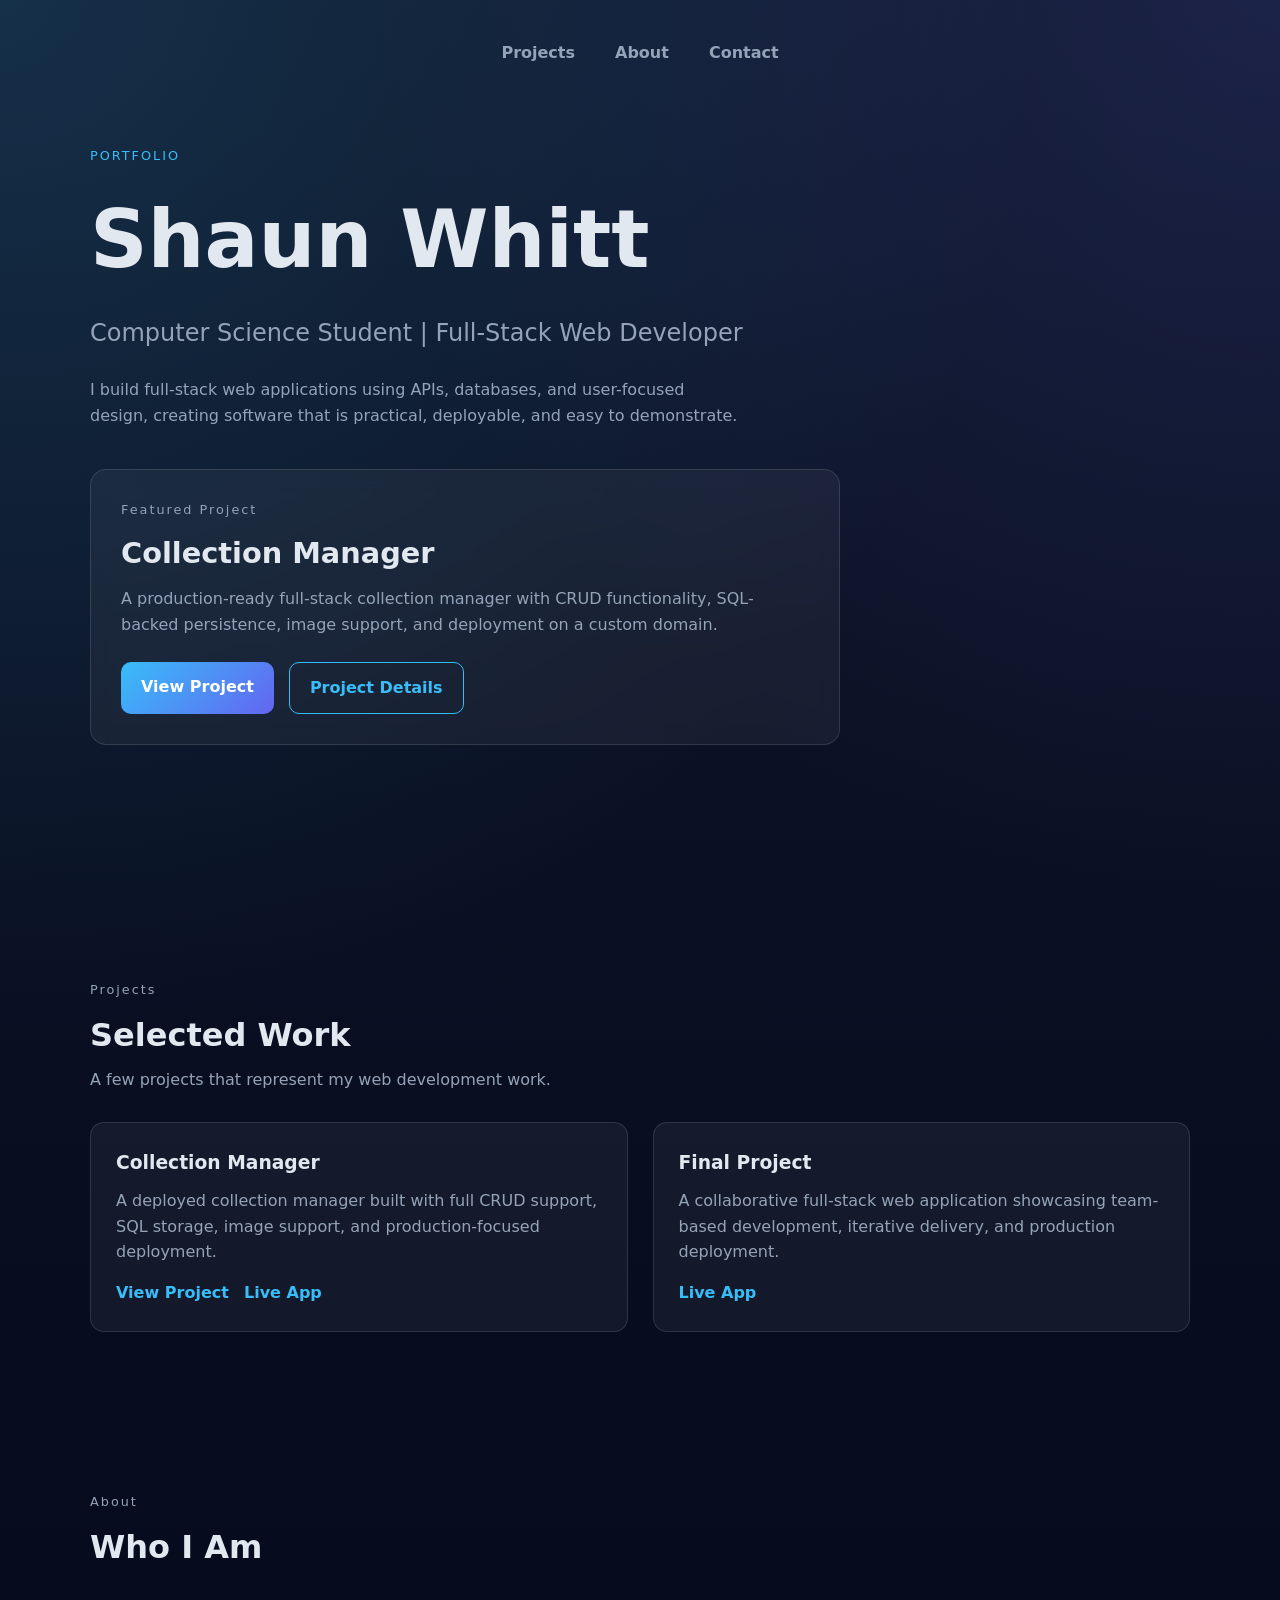
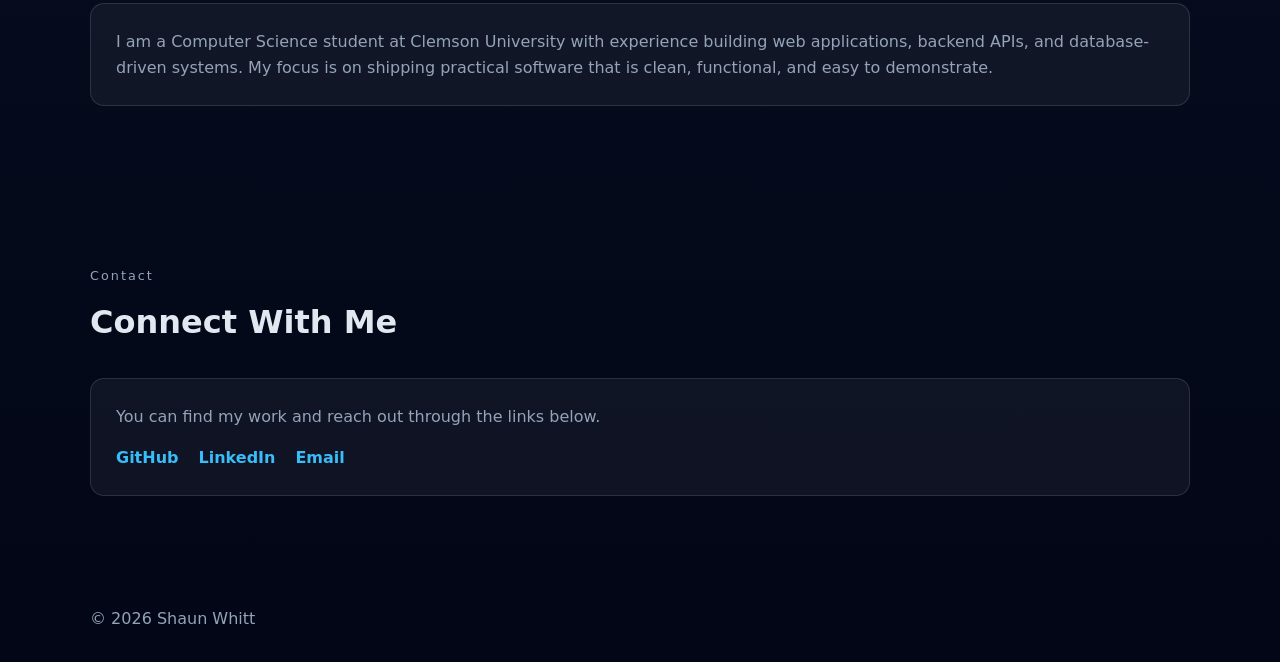
==== index.html @ f7b4371d "Update index.html" ====
<!DOCTYPE html>
<html lang="en">
<head>
  <meta charset="UTF-8">
  <meta name="viewport" content="width=device-width, initial-scale=1.0">
  <title>Shaun Whitt | Portfolio</title>
  <link rel="stylesheet" href="style.css">
</head>

<body>
  <header class="hero">
    <nav class="nav">
      <div class="nav-links">
        <a href="#projects">Projects</a>
        <a href="#about">About</a>
        <a href="#contact">Contact</a>
      </div>
    </nav>

    <section class="hero-content">
      <p class="eyebrow">PORTFOLIO</p>

      <h1>Shaun Whitt</h1>

      <h2>Computer Science Student | Full-Stack Web Developer</h2>

      <p class="intro">
        I build full-stack web applications using APIs, databases, and user-focused design,
        creating software that is practical, deployable, and easy to demonstrate.
      </p>

      <div class="featured-card">
        <p class="section-label">Featured Project</p>

        <h3>Collection Manager</h3>

        <p>
          A production-ready full-stack collection manager with CRUD functionality,
          SQL-backed persistence, image support, and deployment on a custom domain.
        </p>

        <div class="buttons">
          <a class="button primary" href="collection.html">View Project</a>
          <a class="button secondary" href="collection.html">Project Details</a>
        </div>
      </div>
    </section>
  </header>

  <main>
    <section id="projects" class="projects">
      <div class="section-heading">
        <p class="section-label">Projects</p>
        <h2>Selected Work</h2>
        <p>A few projects that represent my web development work.</p>
      </div>

      <div class="project-grid">
        <article class="project-card">
          <h3>Collection Manager</h3>

          <p>
            A deployed collection manager built with full CRUD support, SQL storage,
            image support, and production-focused deployment.
          </p>

          <div class="card-links">
            <a href="collection.html">View Project</a>
            <a href="https://shaunsoloproject3.netlify.app/" target="_blank">Live App</a>
          </div>
        </article>

        <article class="project-card">
          <h3>Final Project</h3>

          <p>
            A collaborative full-stack web application showcasing team-based development,
            iterative delivery, and production deployment.
          </p>

          <div class="card-links">
            <a href="https://final-project-7xwd.onrender.com/" target="_blank">Live App</a>
          </div>
        </article>
      </div>
    </section>

    <section id="about" class="about">
      <div class="section-heading">
        <p class="section-label">About</p>
        <h2>Who I Am</h2>
      </div>

      <div class="about-card">
        <p>
          I am a Computer Science student at Clemson University with experience building
          web applications, backend APIs, and database-driven systems. My focus is on
          shipping practical software that is clean, functional, and easy to demonstrate.
        </p>
      </div>
    </section>

    <section id="contact" class="contact">
      <div class="section-heading">
        <p class="section-label">Contact</p>
        <h2>Connect With Me</h2>
      </div>

      <div class="contact-card">
        <p>
          You can find my work and reach out through the links below.
        </p>

        <div class="contact-links">
          <a href="https://github.com/YOUR_GITHUB_USERNAME" target="_blank">GitHub</a>
          <a href="https://linkedin.com/in/YOUR_LINKEDIN_USERNAME" target="_blank">LinkedIn</a>
          <a href="mailto:YOUR_EMAIL@example.com">Email</a>
        </div>
      </div>
    </section>
  </main>

  <footer>
    <p>© 2026 Shaun Whitt</p>
  </footer>
</body>
</html>
---- style.css ----
* {
  box-sizing: border-box;
  margin: 0;
  padding: 0;
}

:root {
  --bg: #0f172a;
  --bg2: #020617;
  --text: #e2e8f0;
  --muted: #94a3b8;
  --accent: #38bdf8;
  --accent2: #6366f1;
  --panel: rgba(255,255,255,0.05);
  --border: rgba(255,255,255,0.12);
}

body {
  font-family: system-ui, -apple-system, sans-serif;
  color: var(--text);

  background:
    radial-gradient(circle at top left, rgba(56,189,248,0.15), transparent 40%),
    radial-gradient(circle at top right, rgba(99,102,241,0.15), transparent 35%),
    linear-gradient(180deg, var(--bg), var(--bg2));

  line-height: 1.6;
}

a {
  text-decoration: none;
  color: inherit;
}

.hero,
.projects,
.about,
.contact {
  width: min(1100px,90%);
  margin: auto;
}

.hero {
  min-height: 100vh;
  padding: 40px 0;
  display: flex;
  flex-direction: column;
}

.nav {
  display: flex;
  justify-content: center;
  align-items: center;
  margin-bottom: 80px;
}

.nav-links {
  display: flex;
  gap: 40px;
}

.nav-links a {
  color: var(--muted);
  font-weight: 600;
}

.nav-links a:hover {
  color: white;
}

.hero-content {
  max-width: 750px;
}

.eyebrow {
  color: var(--accent);
  font-size: .8rem;
  letter-spacing: 2px;
  margin-bottom: 10px;
}

.hero-content h1 {
  font-size: clamp(3rem,8vw,5rem);
  margin-bottom: 10px;
}

.hero-content h2 {
  color: var(--muted);
  font-weight: 400;
  margin-bottom: 25px;
}

.intro {
  margin-bottom: 40px;
  color: var(--muted);
  max-width: 650px;
}

.featured-card {
  background: var(--panel);
  border: 1px solid var(--border);
  border-radius: 16px;
  padding: 30px;
  backdrop-filter: blur(10px);
}

.section-label {
  font-size: .8rem;
  letter-spacing: 2px;
  color: var(--accent);
  margin-bottom: 10px;
}

.featured-card h3 {
  font-size: 1.8rem;
  margin-bottom: 10px;
}

.featured-card p {
  color: var(--muted);
}

.buttons {
  margin-top: 25px;
  display: flex;
  gap: 15px;
}

.button {
  padding: 12px 20px;
  border-radius: 10px;
  font-weight: 600;
}

.primary {
  background: linear-gradient(135deg,var(--accent),var(--accent2));
  color: white;
}

.secondary {
  border: 1px solid var(--accent);
  color: var(--accent);
}

.projects,
.about,
.contact {
  padding: 80px 0;
}

.section-heading {
  margin-bottom: 30px;
}

.section-heading h2 {
  font-size: 2rem;
  margin-bottom: 5px;
}

.section-heading p {
  color: var(--muted);
}

.project-grid {
  display: grid;
  grid-template-columns: 1fr 1fr;
  gap: 25px;
}

.project-card {
  background: var(--panel);
  border: 1px solid var(--border);
  border-radius: 14px;
  padding: 25px;
}

.project-card:hover {
  border-color: var(--accent);
  transform: translateY(-3px);
  transition: .2s;
}

.project-card h3 {
  margin-bottom: 10px;
}

.project-card p {
  color: var(--muted);
  margin-bottom: 15px;
}

.card-links a {
  color: var(--accent);
  font-weight: 600;
  margin-right: 10px;
}

.about-card,
.contact-card {
  background: var(--panel);
  border: 1px solid var(--border);
  border-radius: 14px;
  padding: 25px;
}

.about-card p,
.contact-card p {
  color: var(--muted);
}

.contact-links {
  margin-top: 15px;
  display: flex;
  gap: 20px;
}

.contact-links a {
  color: var(--accent);
  font-weight: 600;
}

footer {
  width: min(1100px,90%);
  margin: auto;
  padding: 30px 0;
  color: var(--muted);
}

@media (max-width:768px) {

  .project-grid {
    grid-template-columns: 1fr;
  }

  .nav {
    justify-content: center;
  }

}
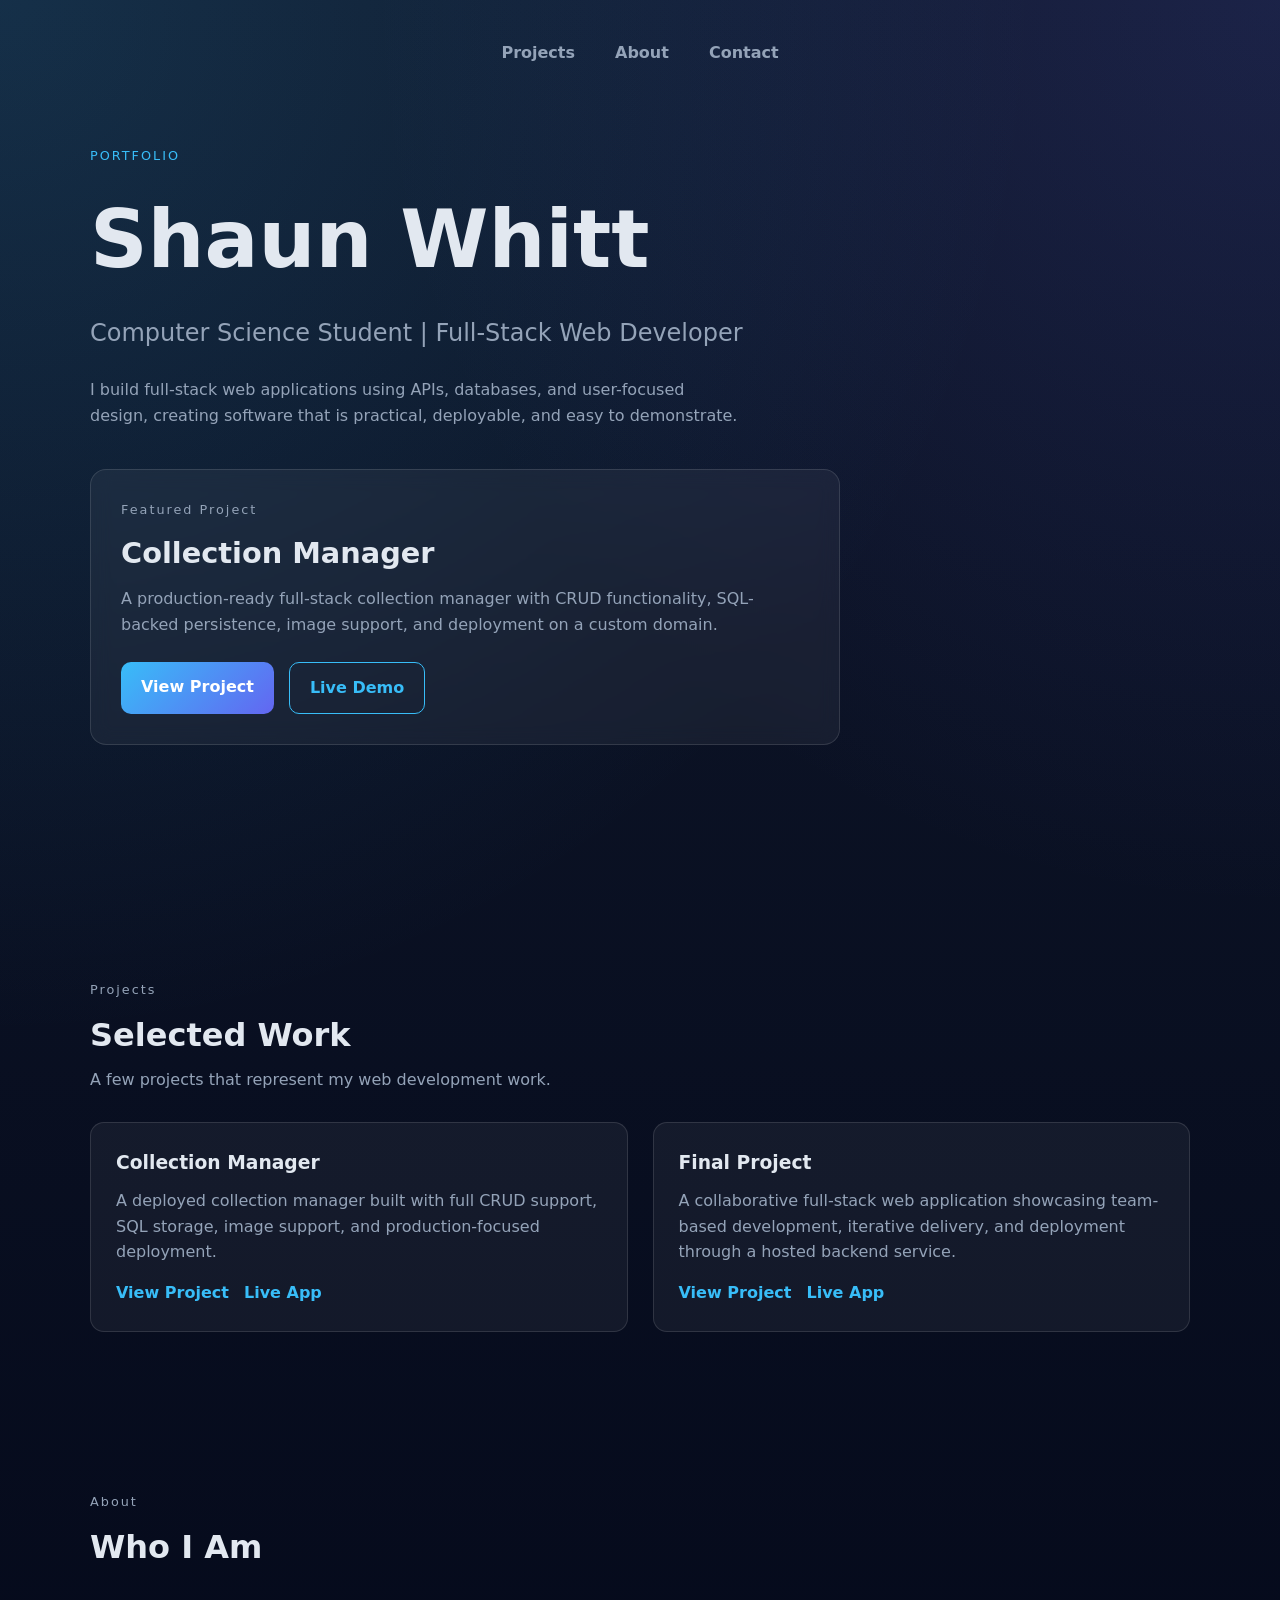
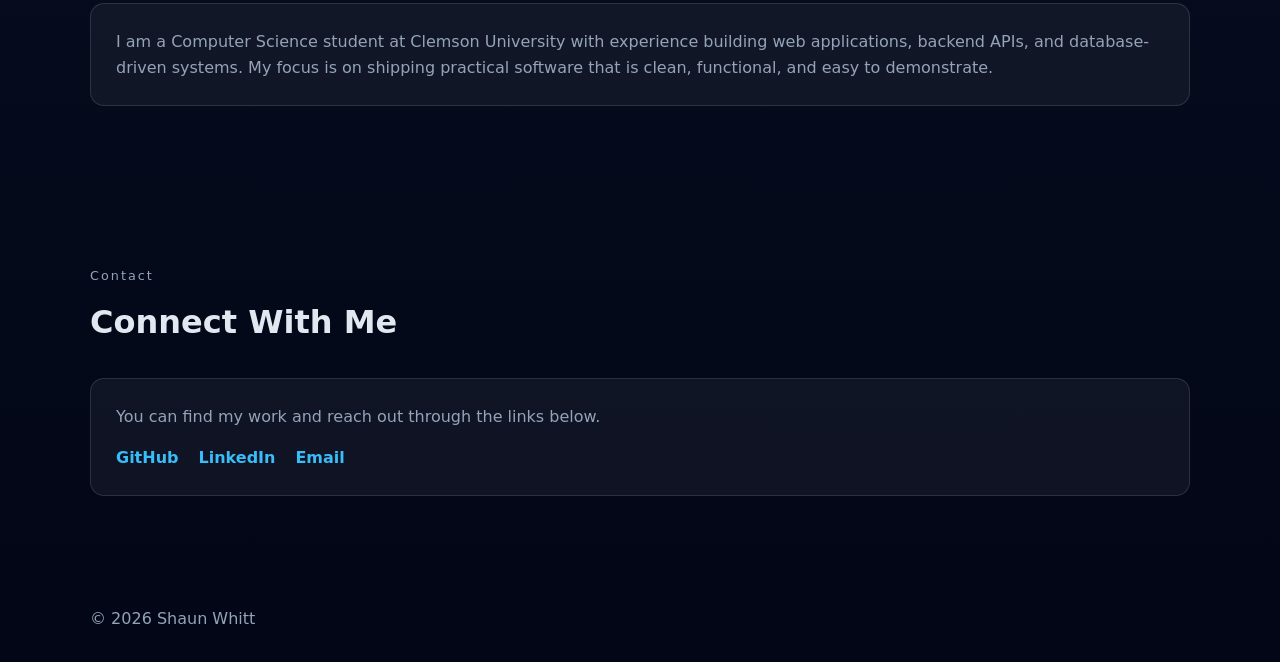
==== commit 667968f9: "Update index.html" ====
--- a/index.html
+++ b/index.html
@@ -41,7 +41,7 @@
 
         <div class="buttons">
           <a class="button primary" href="collection.html">View Project</a>
-          <a class="button secondary" href="collection.html">Project Details</a>
+          <a class="button secondary" href="https://shaunsoloproject3.netlify.app/" target="_blank">Live Demo</a>
         </div>
       </div>
     </section>
@@ -75,10 +75,11 @@
 
           <p>
             A collaborative full-stack web application showcasing team-based development,
-            iterative delivery, and production deployment.
+            iterative delivery, and deployment through a hosted backend service.
           </p>
 
           <div class="card-links">
+            <a href="final.html">View Project</a>
             <a href="https://final-project-7xwd.onrender.com/" target="_blank">Live App</a>
           </div>
         </article>
@@ -112,9 +113,9 @@
         </p>
 
         <div class="contact-links">
-          <a href="https://github.com/YOUR_GITHUB_USERNAME" target="_blank">GitHub</a>
-          <a href="https://linkedin.com/in/YOUR_LINKEDIN_USERNAME" target="_blank">LinkedIn</a>
-          <a href="mailto:YOUR_EMAIL@example.com">Email</a>
+          <a href="https://github.com/ShaunWhittTea" target="_blank">GitHub</a>
+          <a href="https://www.linkedin.com/in/shaun-whitt-965041340/" target="_blank">LinkedIn</a>
+          <a href="mailto:blackteawhitt@gmail.com">Email</a>
         </div>
       </div>
     </section>
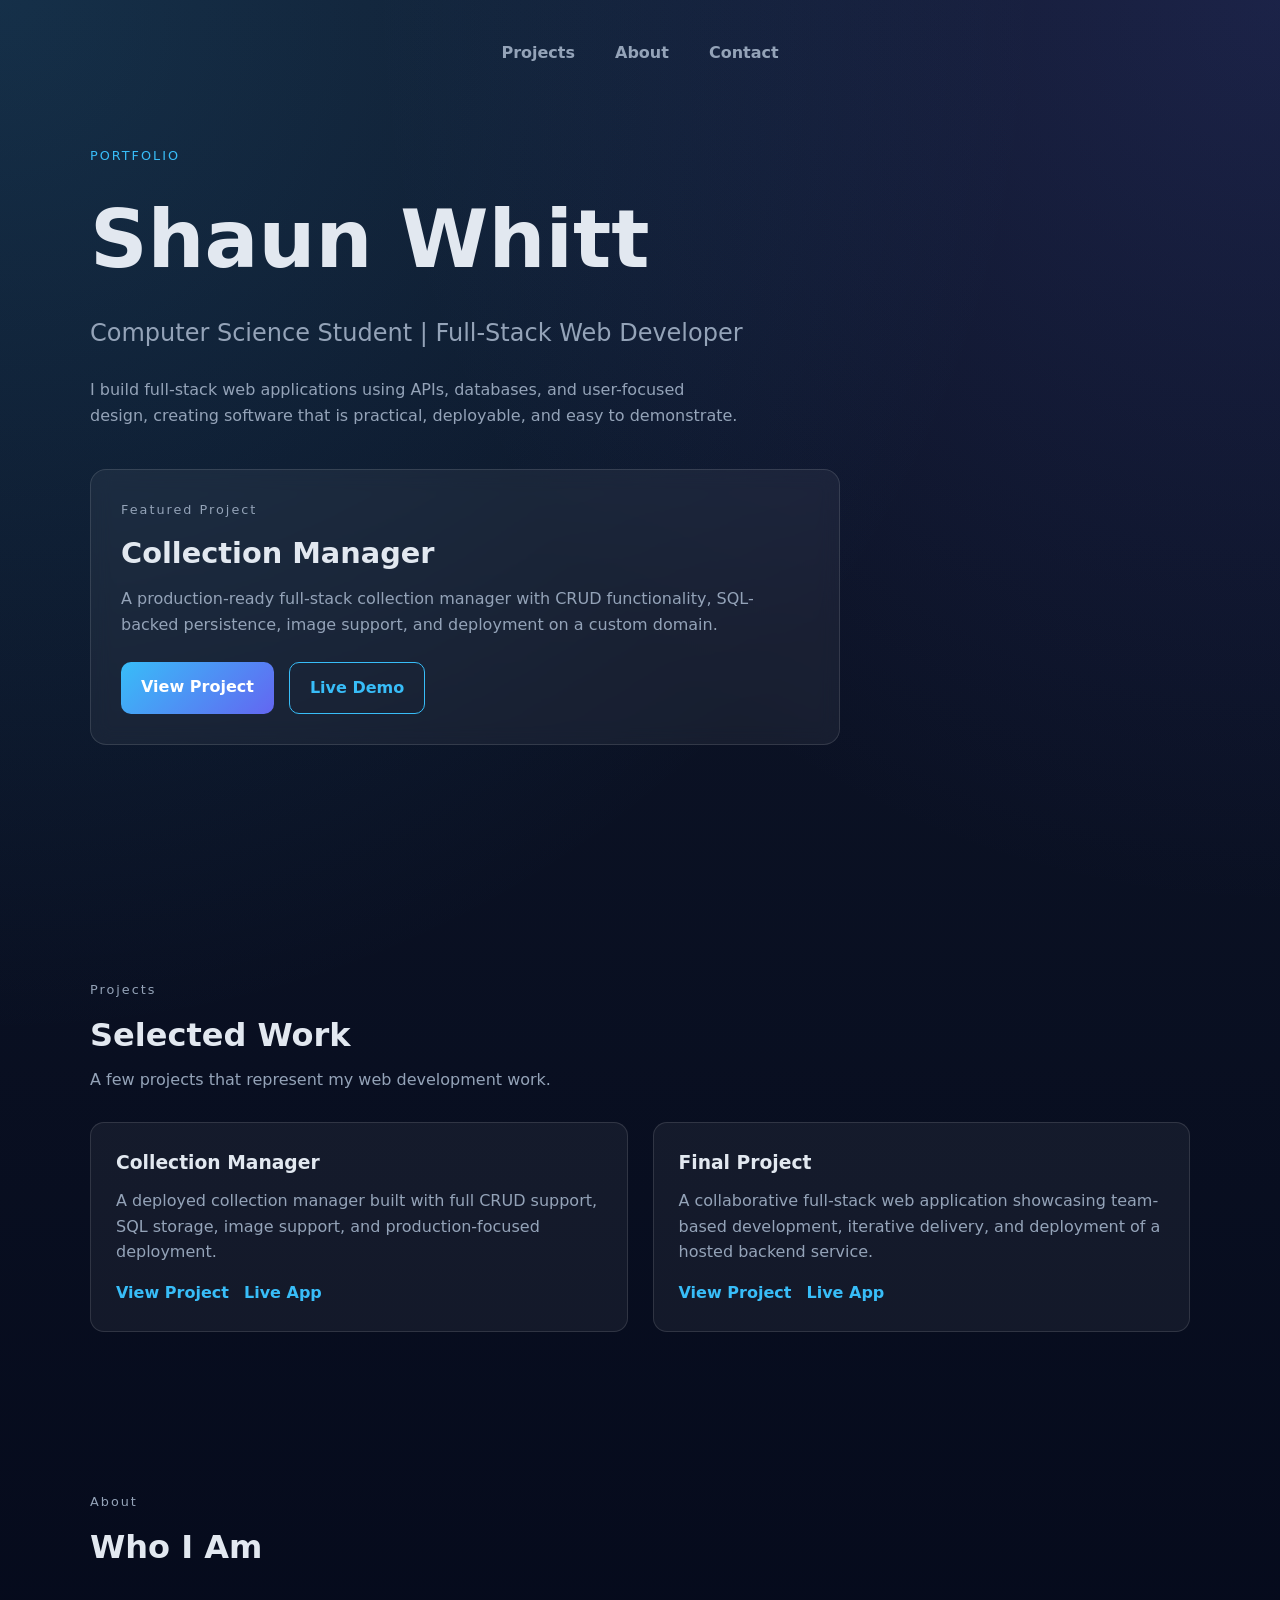
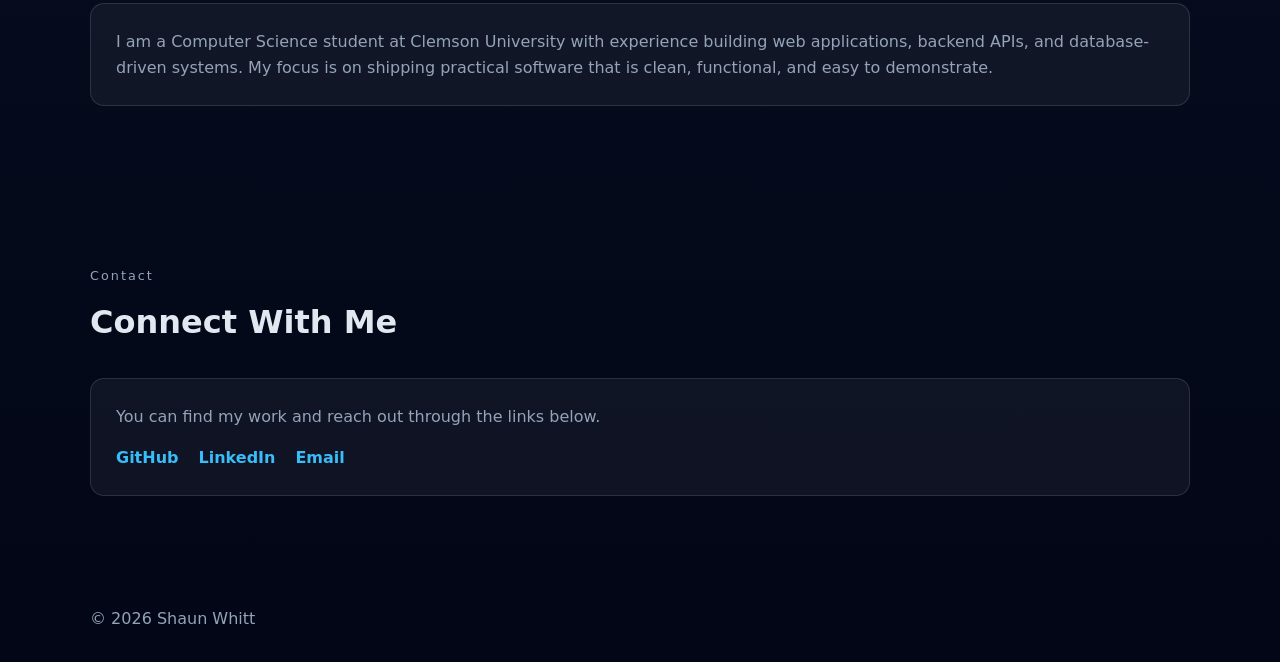
==== commit b1357197: "Update index.html" ====
--- a/index.html
+++ b/index.html
@@ -75,7 +75,7 @@
 
           <p>
             A collaborative full-stack web application showcasing team-based development,
-            iterative delivery, and deployment through a hosted backend service.
+            iterative delivery, and deployment of a hosted backend service.
           </p>
 
           <div class="card-links">
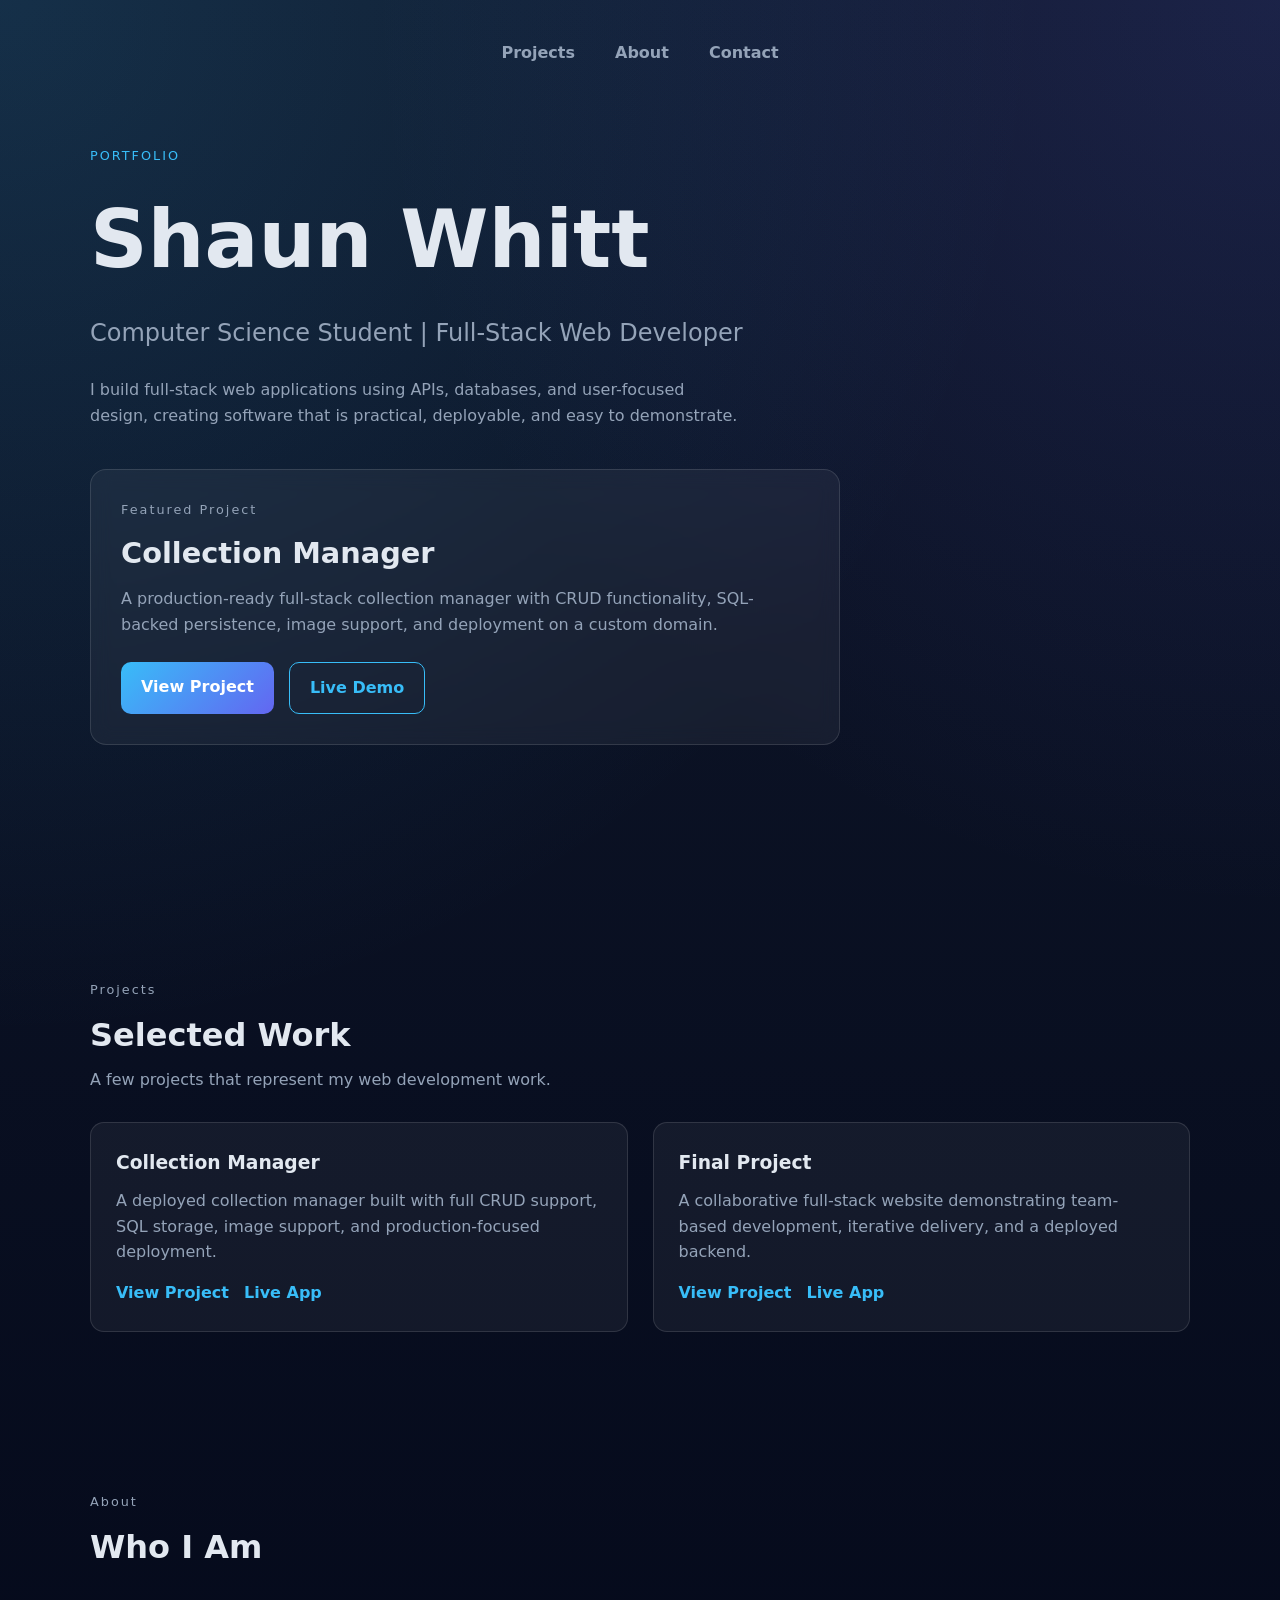
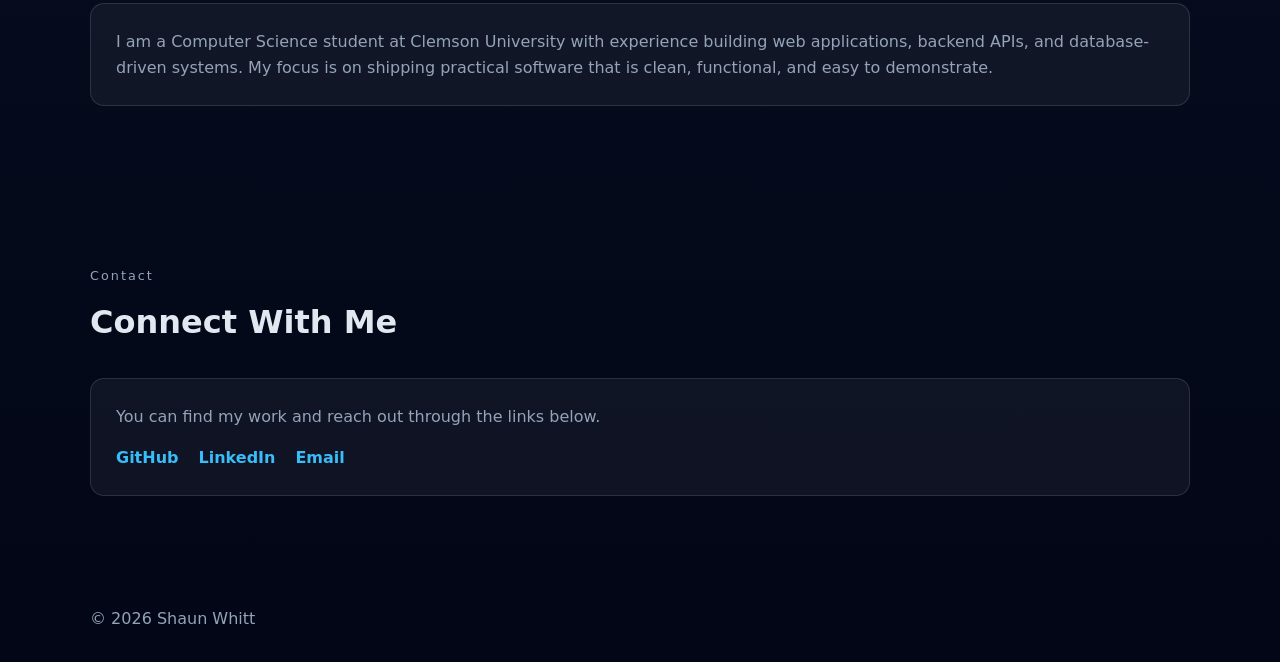
==== commit 1b1965b6: "Update index.html" ====
--- a/index.html
+++ b/index.html
@@ -74,8 +74,8 @@
           <h3>Final Project</h3>
 
           <p>
-            A collaborative full-stack web application showcasing team-based development,
-            iterative delivery, and deployment of a hosted backend service.
+            A collaborative full-stack website demonstrating team-based development,
+            iterative delivery, and a deployed backend.
           </p>
 
           <div class="card-links">
